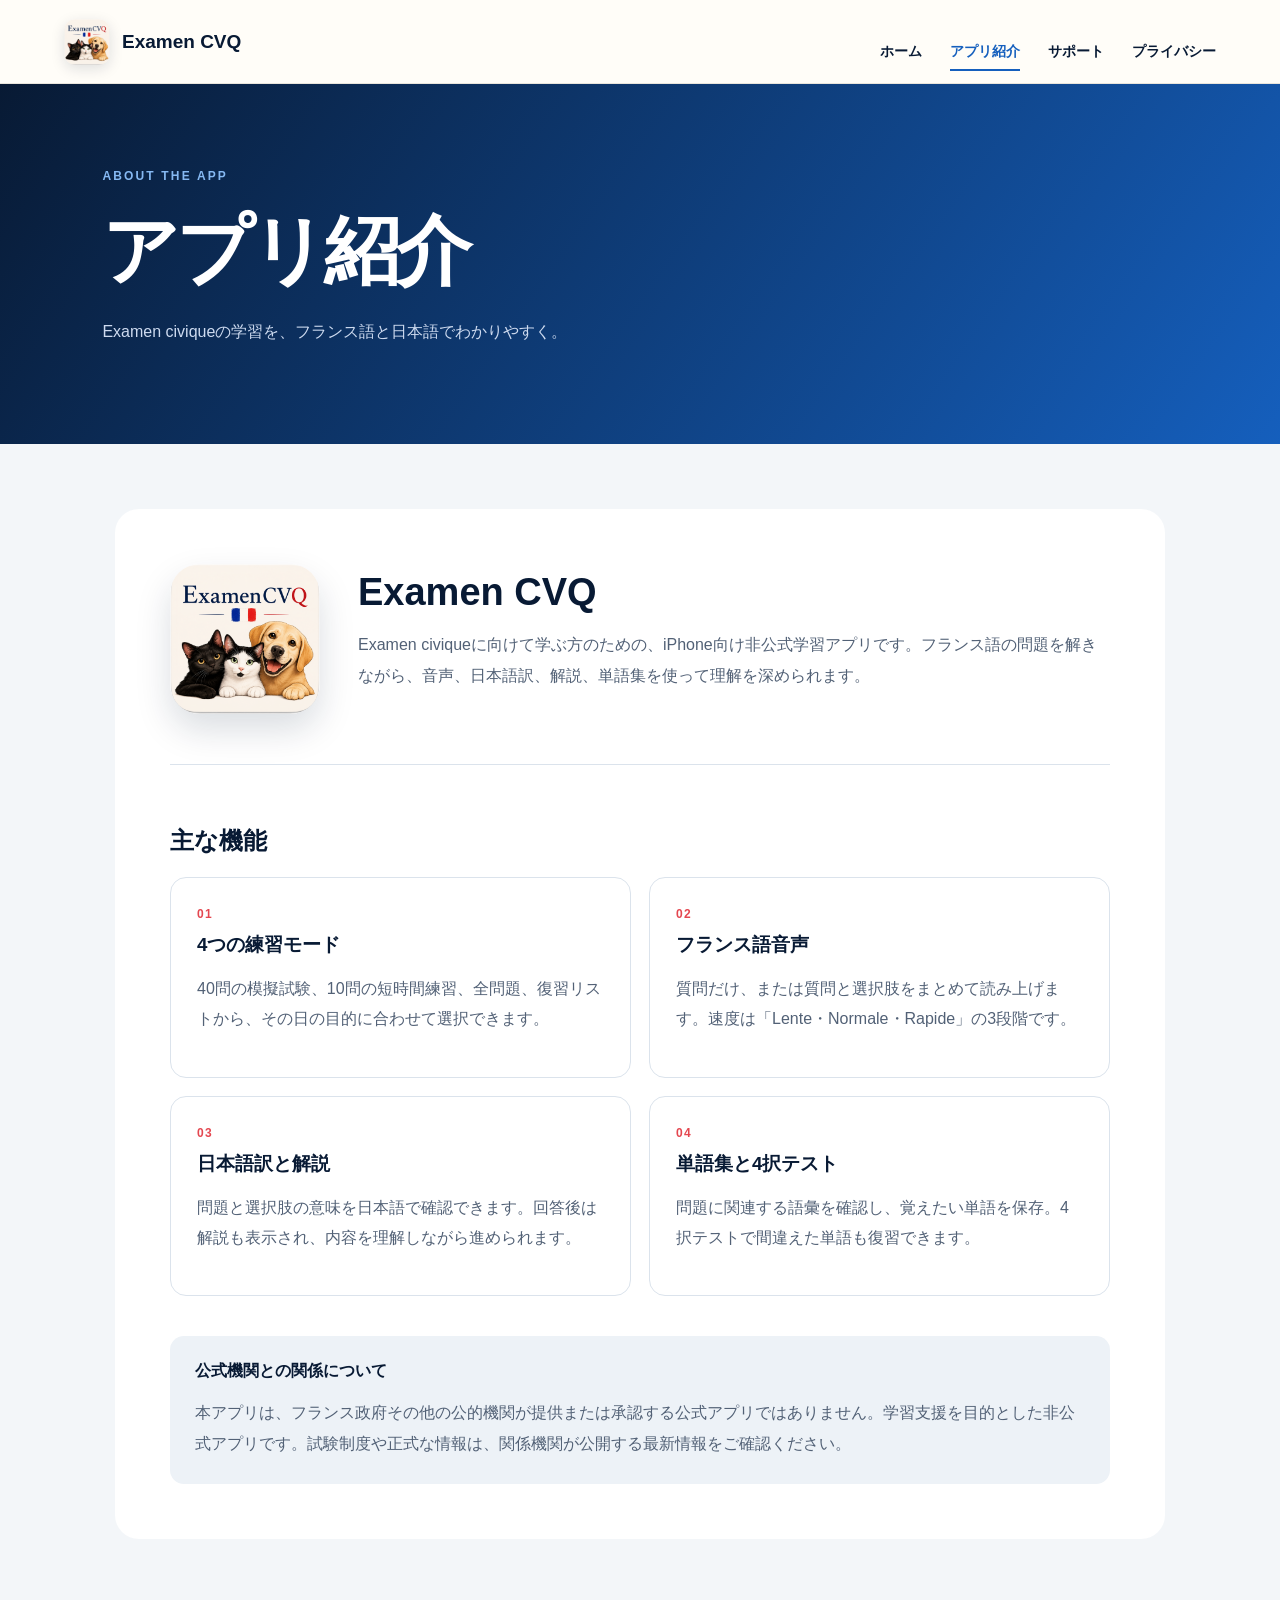
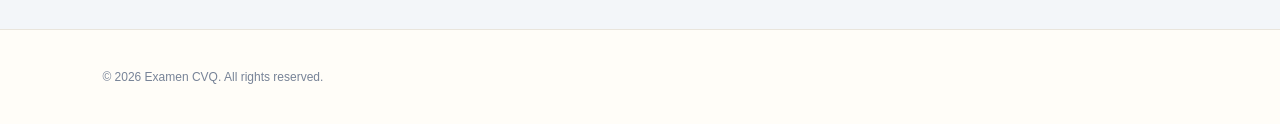
==== about.html @ e910375c "Add files via upload" ====
<!doctype html>
<html lang="ja"><head><meta charset="utf-8"><meta name="viewport" content="width=device-width,initial-scale=1"><title>アプリ紹介｜Examen CVQ</title><meta name="description" content="Examen CVQの機能と学習方法をご紹介します。"><link rel="icon" href="assets/app-icon.png"><link rel="stylesheet" href="style.css"></head>
<body><header><a class="brand" href="index.html"><img src="assets/app-icon.png" alt=""><span>Examen CVQ</span></a><nav aria-label="メインメニュー"><a href="index.html">ホーム</a><a class="active" href="about.html">アプリ紹介</a><a href="support.html">サポート</a><a href="privacy.html">プライバシー</a></nav></header>
<main class="page"><section class="page-title"><p class="eyebrow">ABOUT THE APP</p><h1>アプリ紹介</h1><p>Examen civiqueの学習を、フランス語と日本語でわかりやすく。</p></section><section class="content-card"><div class="about-lead"><img src="assets/app-icon.png" alt="Examen CVQ アプリアイコン"><div><h2>Examen CVQ</h2><p>Examen civiqueに向けて学ぶ方のための、iPhone向け非公式学習アプリです。フランス語の問題を解きながら、音声、日本語訳、解説、単語集を使って理解を深められます。</p></div></div>
<h2>主な機能</h2><div class="detail-grid"><article><b>01</b><h3>4つの練習モード</h3><p>40問の模擬試験、10問の短時間練習、全問題、復習リストから、その日の目的に合わせて選択できます。</p></article><article><b>02</b><h3>フランス語音声</h3><p>質問だけ、または質問と選択肢をまとめて読み上げます。速度は「Lente・Normale・Rapide」の3段階です。</p></article><article><b>03</b><h3>日本語訳と解説</h3><p>問題と選択肢の意味を日本語で確認できます。回答後は解説も表示され、内容を理解しながら進められます。</p></article><article><b>04</b><h3>単語集と4択テスト</h3><p>問題に関連する語彙を確認し、覚えたい単語を保存。4択テストで間違えた単語も復習できます。</p></article></div>
<aside class="notice"><strong>公式機関との関係について</strong><p>本アプリは、フランス政府その他の公的機関が提供または承認する公式アプリではありません。学習支援を目的とした非公式アプリです。試験制度や正式な情報は、関係機関が公開する最新情報をご確認ください。</p></aside></section></main><footer>© 2026 Examen CVQ. All rights reserved.</footer></body></html>
---- style.css ----
:root{--ink:#081a34;--blue:#155fbd;--pale:#edf4fb;--paper:#fbfaf5;--red:#e44750;--line:#dbe3ec;--muted:#526176}*{box-sizing:border-box}html{scroll-behavior:smooth}body{margin:0;color:var(--ink);background:var(--paper);font-family:-apple-system,BlinkMacSystemFont,"Hiragino Sans","Yu Gothic",sans-serif}a{color:inherit;text-decoration:none}header{height:84px;padding:0 max(5vw,24px);display:flex;align-items:center;justify-content:space-between;background:#fffdf8;border-bottom:1px solid #e9e5dc}.brand{display:flex;align-items:center;gap:12px;font-weight:900;font-size:19px}.brand img{width:46px;height:46px;border-radius:12px;box-shadow:0 4px 14px #081a3420}nav{display:flex;gap:28px;font-size:14px;font-weight:750}nav a{padding:30px 0 8px;border-bottom:2px solid transparent}nav a:hover,nav a.active{color:var(--blue);border-color:var(--blue)}.hero{min-height:720px;padding:80px max(8vw,28px);display:grid;grid-template-columns:1fr .8fr;align-items:center;gap:70px;background:linear-gradient(135deg,#edf5fb 0%,#fbfaf5 68%)}.hero-copy{max-width:700px}.eyebrow{margin:0 0 18px;color:var(--blue);font-size:12px;font-weight:900;letter-spacing:.18em}.hero h1{margin:0;font-family:Georgia,"Times New Roman",serif;font-size:clamp(72px,10vw,142px);line-height:.77;letter-spacing:-.075em;color:var(--ink)}.hero h2{margin:50px 0 22px;font-size:clamp(34px,4vw,58px);line-height:1.22;letter-spacing:-.045em;color:var(--blue)}.lead{max-width:630px;color:var(--muted);font-size:17px;line-height:1.95}.buttons{display:flex;gap:12px;margin-top:30px}.button{display:inline-flex;min-height:52px;padding:0 24px;align-items:center;justify-content:center;border:1px solid var(--line);border-radius:13px;background:#fff;font-weight:850;font-size:14px}.button.primary{background:var(--ink);border-color:var(--ink);color:#fff}.unofficial{font-size:12px;color:#8792a1}.phone-wrap{display:grid;place-items:center}.phone{width:286px;padding:9px;border-radius:42px;background:#061020;box-shadow:0 35px 80px #081a3440;transform:rotate(3deg)}.notch{width:96px;height:22px;margin:8px auto -30px;border-radius:20px;background:#030912;position:relative;z-index:3}.appbar{height:86px;padding:45px 13px 12px;display:flex;align-items:center;justify-content:space-between;border-radius:34px 34px 0 0;color:#fff;background:linear-gradient(125deg,#07162f,#155fbd);font-size:8px}.appbar strong{font-size:10px}.progress{height:4px;background:#255a98}.progress i{display:block;width:24%;height:100%;background:#fff}.screen{min-height:430px;padding:20px 14px;border-radius:0 0 34px 34px;background:#f5f7fa}.tag{padding:5px 8px;border-radius:9px;background:#deebfa;color:var(--blue);font-size:7px}.screen h3{font-size:15px;line-height:1.45;margin:17px 0}.choice{display:flex;align-items:center;gap:10px;margin:8px 0;padding:12px;border:1px solid #dce2e8;border-radius:10px;background:#fff;font-size:11px}.choice b{color:var(--blue)}.choice span{flex:1}.choice em{color:var(--blue);font-style:normal}.choice.selected{border:2px solid var(--blue);background:#edf5ff}.screen button{width:100%;border:0;border-radius:9px;background:var(--blue);color:#fff;padding:12px;margin-top:12px;font-weight:850}.screen p{text-align:center;color:var(--blue);font-size:9px}main>section{padding:100px max(8vw,28px)}.intro{max-width:1500px;margin:auto}.intro>h2,.info-section>h2{margin:0 0 55px;font-size:clamp(36px,5vw,62px);line-height:1.25;letter-spacing:-.045em}.feature-grid{display:grid;grid-template-columns:repeat(4,1fr);gap:18px}.feature-grid article{min-height:255px;padding:30px;border:1px solid var(--line);border-radius:22px;background:#fff}.feature-grid article>span{display:grid;place-items:center;width:54px;height:54px;border-radius:15px;background:var(--pale);color:var(--blue);font-weight:900}.feature-grid h3{margin:30px 0 12px}.feature-grid p{color:var(--muted);font-size:14px;line-height:1.8}.info-section{background:#f0f5fa}.link-grid{display:grid;grid-template-columns:1fr 1fr;gap:14px}.link-grid a{padding:25px;border-radius:16px;background:#fff;border:1px solid var(--line)}.link-grid strong,.link-grid span{display:block}.link-grid strong{margin-bottom:8px}.link-grid span{color:var(--muted);font-size:13px}.page{background:#f3f6f9;min-height:calc(100vh - 84px);padding-bottom:90px}.page-title{padding:85px max(8vw,28px);background:linear-gradient(125deg,#081a34,#155fbd);color:#fff}.page-title .eyebrow{color:#86b9f3}.page-title h1{margin:0 0 18px;font-size:clamp(46px,6vw,76px);letter-spacing:-.055em}.page-title>p:last-child{color:#cedbf0}.content-card,.policy{max-width:1050px;margin:65px auto 0;padding:55px;border-radius:24px;background:#fff}.about-lead{display:grid;grid-template-columns:150px 1fr;gap:38px;align-items:center;margin-bottom:60px;padding-bottom:50px;border-bottom:1px solid var(--line)}.about-lead img{width:150px;border-radius:30px;box-shadow:0 16px 35px #081a3425}.about-lead h2{font-size:38px;margin:0 0 10px}.about-lead p,.content-card p,.policy p{color:var(--muted);line-height:1.9}.detail-grid{display:grid;grid-template-columns:1fr 1fr;gap:18px}.detail-grid article{padding:26px;border:1px solid var(--line);border-radius:16px}.detail-grid b{color:var(--red);font-size:12px;letter-spacing:.12em}.detail-grid h3{margin:10px 0}.notice{margin-top:40px;padding:25px;border-radius:14px;background:#edf2f7}.notice p{margin-bottom:0}.support-layout{max-width:1150px;margin:70px auto;padding:0 28px;display:grid;grid-template-columns:1.4fr .8fr;gap:55px}.faq h2{font-size:32px}.faq details{border-top:1px solid #cdd6e0;padding:21px 0}.faq details:last-child{border-bottom:1px solid #cdd6e0}.faq summary{cursor:pointer;list-style:none;display:flex;justify-content:space-between;font-weight:800}.faq summary::-webkit-details-marker{display:none}.faq details[open] summary span{transform:rotate(45deg)}.faq p{color:var(--muted);line-height:1.8}.contact{align-self:start;position:sticky;top:25px;padding:35px;border-radius:20px;background:#fff;box-shadow:0 20px 50px #081a3412}.contact h2{font-size:28px}.contact>p:not(.eyebrow){color:var(--muted);line-height:1.8}.contact .button{width:100%;margin:14px 0}.email{display:block;color:var(--blue);font-size:13px;font-weight:750;overflow-wrap:anywhere}.contact small{display:block;color:#7c889a;margin-top:10px}.specs{max-width:1094px;margin:0 auto!important;padding:30px!important;display:grid;grid-template-columns:repeat(3,1fr);border-radius:18px;background:#e5ecf4}.specs div{padding:8px 25px;border-right:1px solid #c8d3e0}.specs div:last-child{border:0}.specs span,.specs strong{display:block}.specs span{color:#718096;font-size:12px;margin-bottom:6px}.policy-lead{padding-bottom:30px;border-bottom:1px solid var(--line);font-size:20px;font-weight:750}.policy section{padding:20px 0;border-bottom:1px solid var(--line)}.policy h2{font-size:19px}.policy a{color:var(--blue);text-decoration:underline}footer{padding:40px max(8vw,28px);background:#fffdf8;color:#778397;font-size:12px;border-top:1px solid #e9e5dc}
@media(max-width:900px){.hero{grid-template-columns:1fr}.hero h1{font-size:92px}.phone-wrap{padding:40px 0}.feature-grid{grid-template-columns:1fr 1fr}.support-layout{grid-template-columns:1fr}.contact{position:static}.content-card,.policy{margin:40px 22px;padding:32px}.about-lead{grid-template-columns:100px 1fr}.about-lead img{width:100px}.specs{margin-left:28px!important;margin-right:28px!important}}
@media(max-width:620px){header{height:auto;min-height:76px;padding:12px 16px}.brand span{display:none}nav{gap:12px;font-size:11px}nav a{padding:22px 0 7px}.hero{padding:64px 22px}.hero h1{font-size:72px}.hero h2{font-size:37px}.feature-grid,.link-grid,.detail-grid{grid-template-columns:1fr}main>section{padding:75px 22px}.page-title{padding:60px 22px}.content-card,.policy{padding:25px}.about-lead{grid-template-columns:1fr;text-align:center}.about-lead img{margin:auto}.support-layout{padding:0 20px}.specs{grid-template-columns:1fr}.specs div{border-right:0;border-bottom:1px solid #c8d3e0}.specs div:last-child{border:0}.buttons{flex-direction:column}.button{width:100%}}
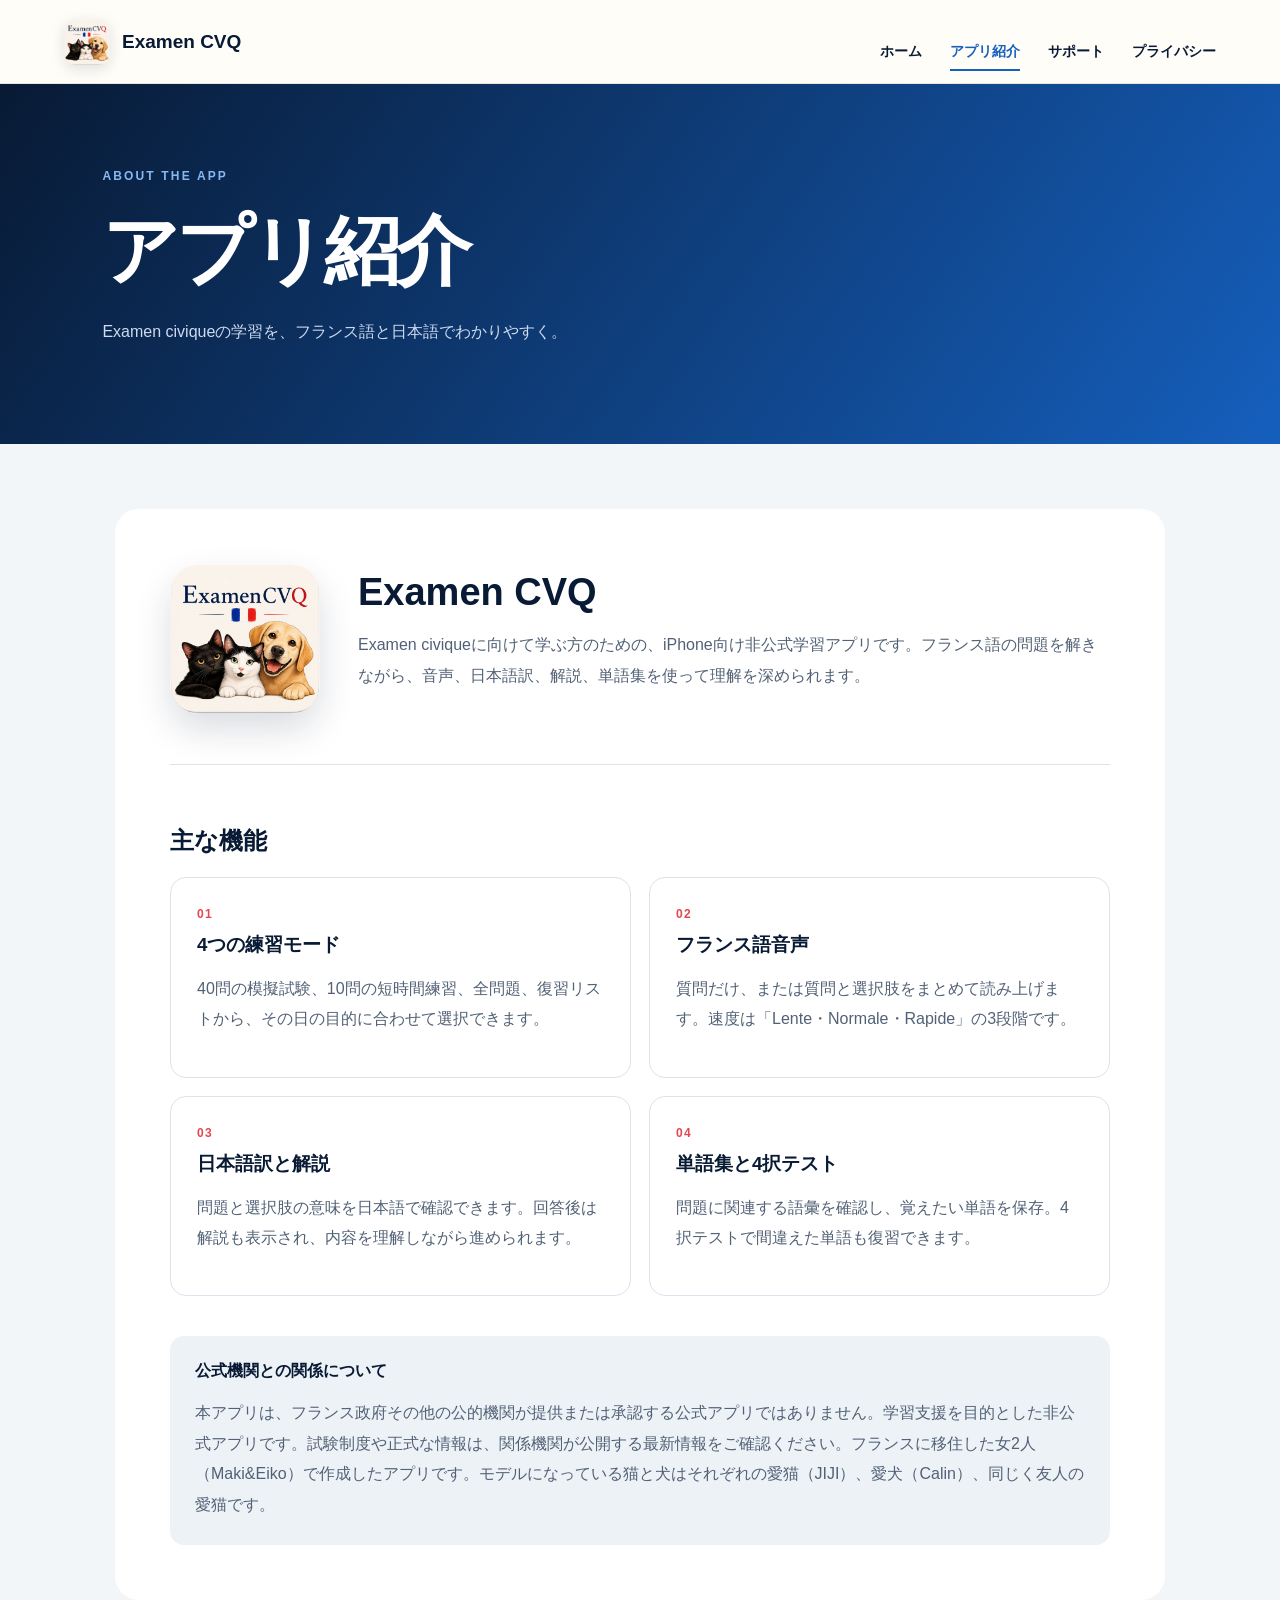
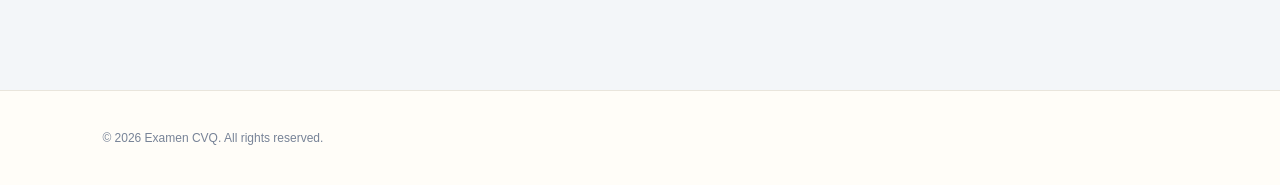
==== commit 05e64184: "Update about.html" ====
--- a/about.html
+++ b/about.html
@@ -3,4 +3,4 @@
 <body><header><a class="brand" href="index.html"><img src="assets/app-icon.png" alt=""><span>Examen CVQ</span></a><nav aria-label="メインメニュー"><a href="index.html">ホーム</a><a class="active" href="about.html">アプリ紹介</a><a href="support.html">サポート</a><a href="privacy.html">プライバシー</a></nav></header>
 <main class="page"><section class="page-title"><p class="eyebrow">ABOUT THE APP</p><h1>アプリ紹介</h1><p>Examen civiqueの学習を、フランス語と日本語でわかりやすく。</p></section><section class="content-card"><div class="about-lead"><img src="assets/app-icon.png" alt="Examen CVQ アプリアイコン"><div><h2>Examen CVQ</h2><p>Examen civiqueに向けて学ぶ方のための、iPhone向け非公式学習アプリです。フランス語の問題を解きながら、音声、日本語訳、解説、単語集を使って理解を深められます。</p></div></div>
 <h2>主な機能</h2><div class="detail-grid"><article><b>01</b><h3>4つの練習モード</h3><p>40問の模擬試験、10問の短時間練習、全問題、復習リストから、その日の目的に合わせて選択できます。</p></article><article><b>02</b><h3>フランス語音声</h3><p>質問だけ、または質問と選択肢をまとめて読み上げます。速度は「Lente・Normale・Rapide」の3段階です。</p></article><article><b>03</b><h3>日本語訳と解説</h3><p>問題と選択肢の意味を日本語で確認できます。回答後は解説も表示され、内容を理解しながら進められます。</p></article><article><b>04</b><h3>単語集と4択テスト</h3><p>問題に関連する語彙を確認し、覚えたい単語を保存。4択テストで間違えた単語も復習できます。</p></article></div>
-<aside class="notice"><strong>公式機関との関係について</strong><p>本アプリは、フランス政府その他の公的機関が提供または承認する公式アプリではありません。学習支援を目的とした非公式アプリです。試験制度や正式な情報は、関係機関が公開する最新情報をご確認ください。</p></aside></section></main><footer>© 2026 Examen CVQ. All rights reserved.</footer></body></html>
+<aside class="notice"><strong>公式機関との関係について</strong><p>本アプリは、フランス政府その他の公的機関が提供または承認する公式アプリではありません。学習支援を目的とした非公式アプリです。試験制度や正式な情報は、関係機関が公開する最新情報をご確認ください。フランスに移住した女2人（Maki&Eiko）で作成したアプリです。モデルになっている猫と犬はそれぞれの愛猫（JIJI）、愛犬（Calin）、同じく友人の愛猫です。</p></aside></section></main><footer>© 2026 Examen CVQ. All rights reserved.</footer></body></html>
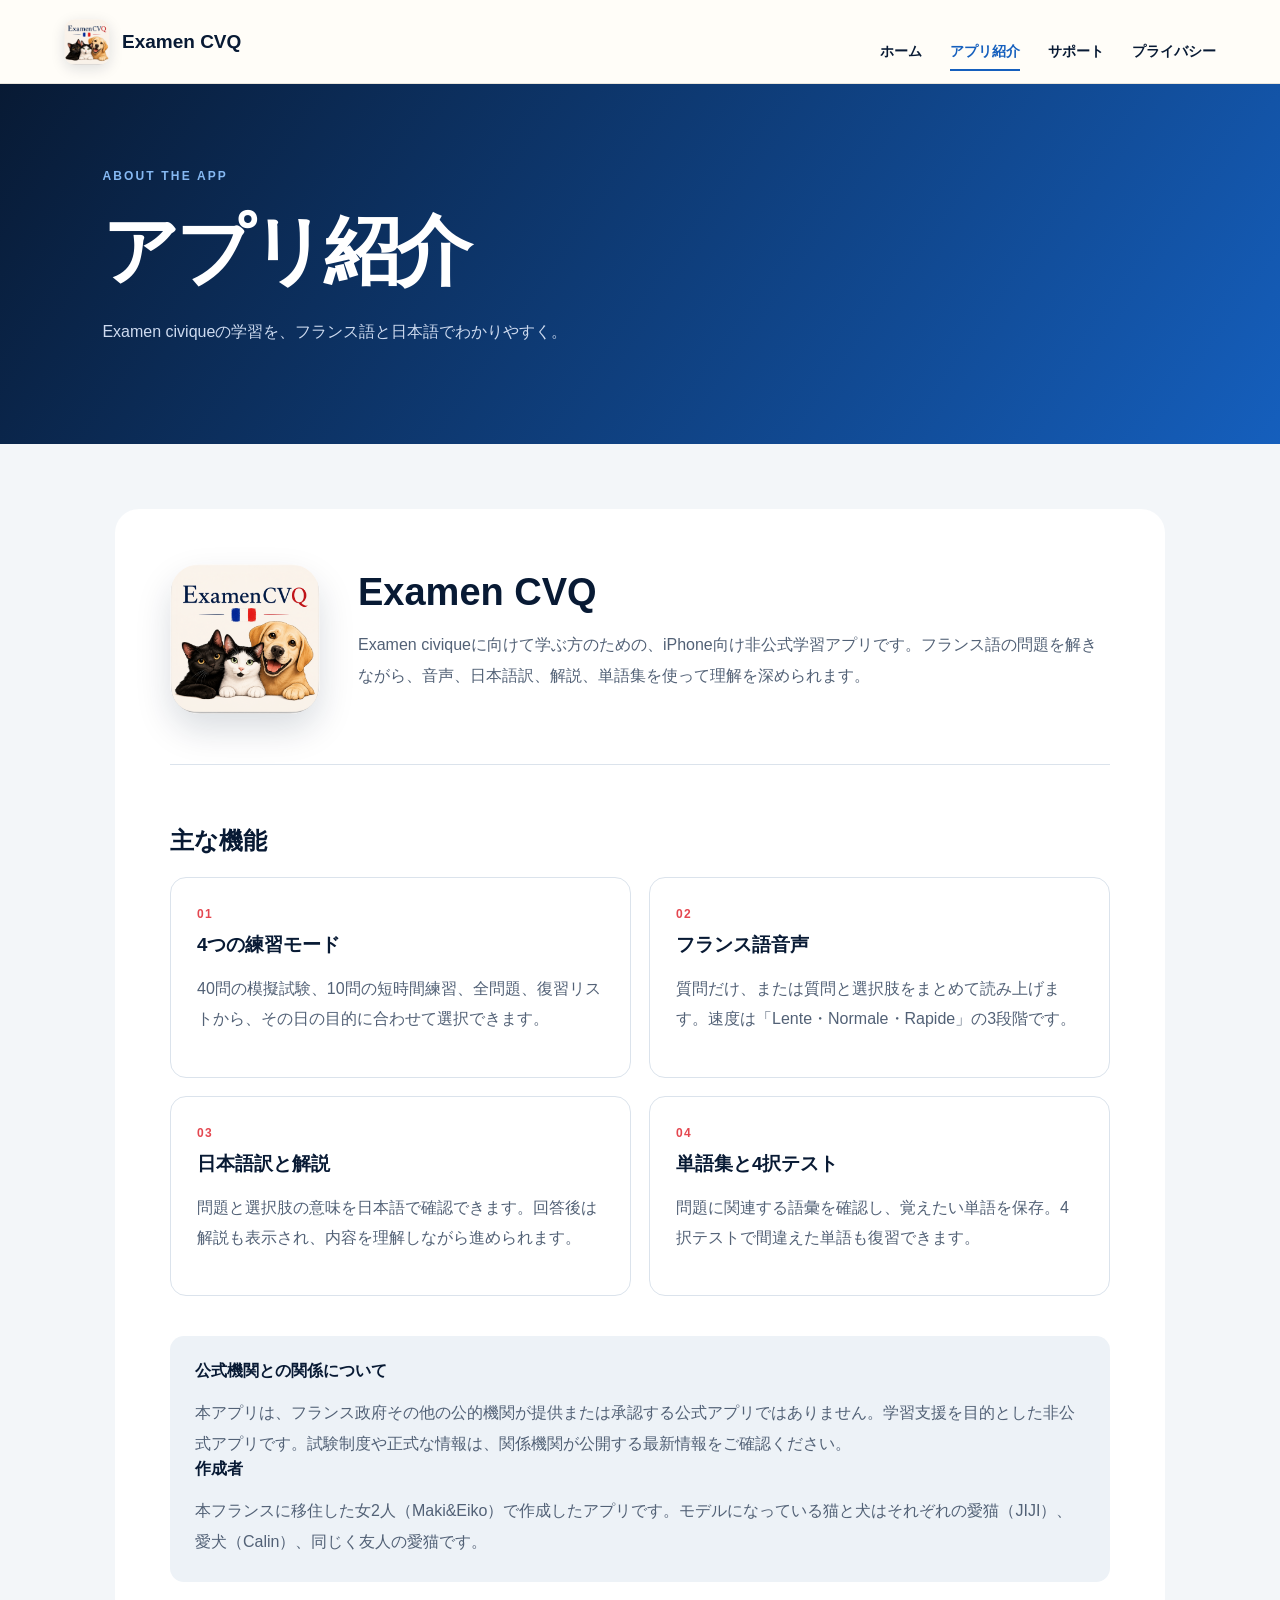
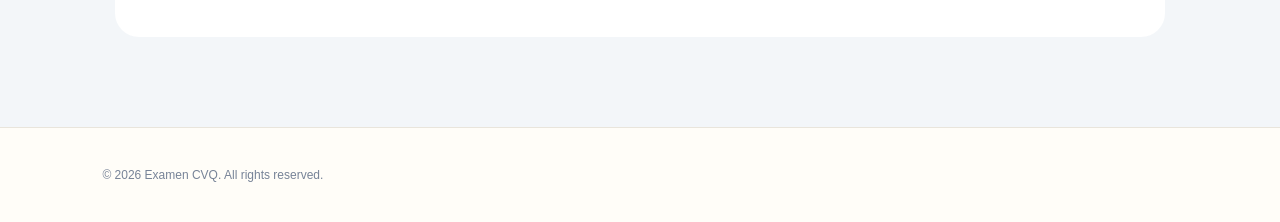
==== commit 234ddcb5: "Update about.html" ====
--- a/about.html
+++ b/about.html
@@ -3,4 +3,4 @@
 <body><header><a class="brand" href="index.html"><img src="assets/app-icon.png" alt=""><span>Examen CVQ</span></a><nav aria-label="メインメニュー"><a href="index.html">ホーム</a><a class="active" href="about.html">アプリ紹介</a><a href="support.html">サポート</a><a href="privacy.html">プライバシー</a></nav></header>
 <main class="page"><section class="page-title"><p class="eyebrow">ABOUT THE APP</p><h1>アプリ紹介</h1><p>Examen civiqueの学習を、フランス語と日本語でわかりやすく。</p></section><section class="content-card"><div class="about-lead"><img src="assets/app-icon.png" alt="Examen CVQ アプリアイコン"><div><h2>Examen CVQ</h2><p>Examen civiqueに向けて学ぶ方のための、iPhone向け非公式学習アプリです。フランス語の問題を解きながら、音声、日本語訳、解説、単語集を使って理解を深められます。</p></div></div>
 <h2>主な機能</h2><div class="detail-grid"><article><b>01</b><h3>4つの練習モード</h3><p>40問の模擬試験、10問の短時間練習、全問題、復習リストから、その日の目的に合わせて選択できます。</p></article><article><b>02</b><h3>フランス語音声</h3><p>質問だけ、または質問と選択肢をまとめて読み上げます。速度は「Lente・Normale・Rapide」の3段階です。</p></article><article><b>03</b><h3>日本語訳と解説</h3><p>問題と選択肢の意味を日本語で確認できます。回答後は解説も表示され、内容を理解しながら進められます。</p></article><article><b>04</b><h3>単語集と4択テスト</h3><p>問題に関連する語彙を確認し、覚えたい単語を保存。4択テストで間違えた単語も復習できます。</p></article></div>
-<aside class="notice"><strong>公式機関との関係について</strong><p>本アプリは、フランス政府その他の公的機関が提供または承認する公式アプリではありません。学習支援を目的とした非公式アプリです。試験制度や正式な情報は、関係機関が公開する最新情報をご確認ください。フランスに移住した女2人（Maki&Eiko）で作成したアプリです。モデルになっている猫と犬はそれぞれの愛猫（JIJI）、愛犬（Calin）、同じく友人の愛猫です。</p></aside></section></main><footer>© 2026 Examen CVQ. All rights reserved.</footer></body></html>
+<aside class="notice"><strong>公式機関との関係について</strong><p>本アプリは、フランス政府その他の公的機関が提供または承認する公式アプリではありません。学習支援を目的とした非公式アプリです。試験制度や正式な情報は、関係機関が公開する最新情報をご確認ください。</p><strong>作成者</strong><p>本フランスに移住した女2人（Maki&Eiko）で作成したアプリです。モデルになっている猫と犬はそれぞれの愛猫（JIJI）、愛犬（Calin）、同じく友人の愛猫です。</p></aside></section></main><footer>© 2026 Examen CVQ. All rights reserved.</footer></body></html>
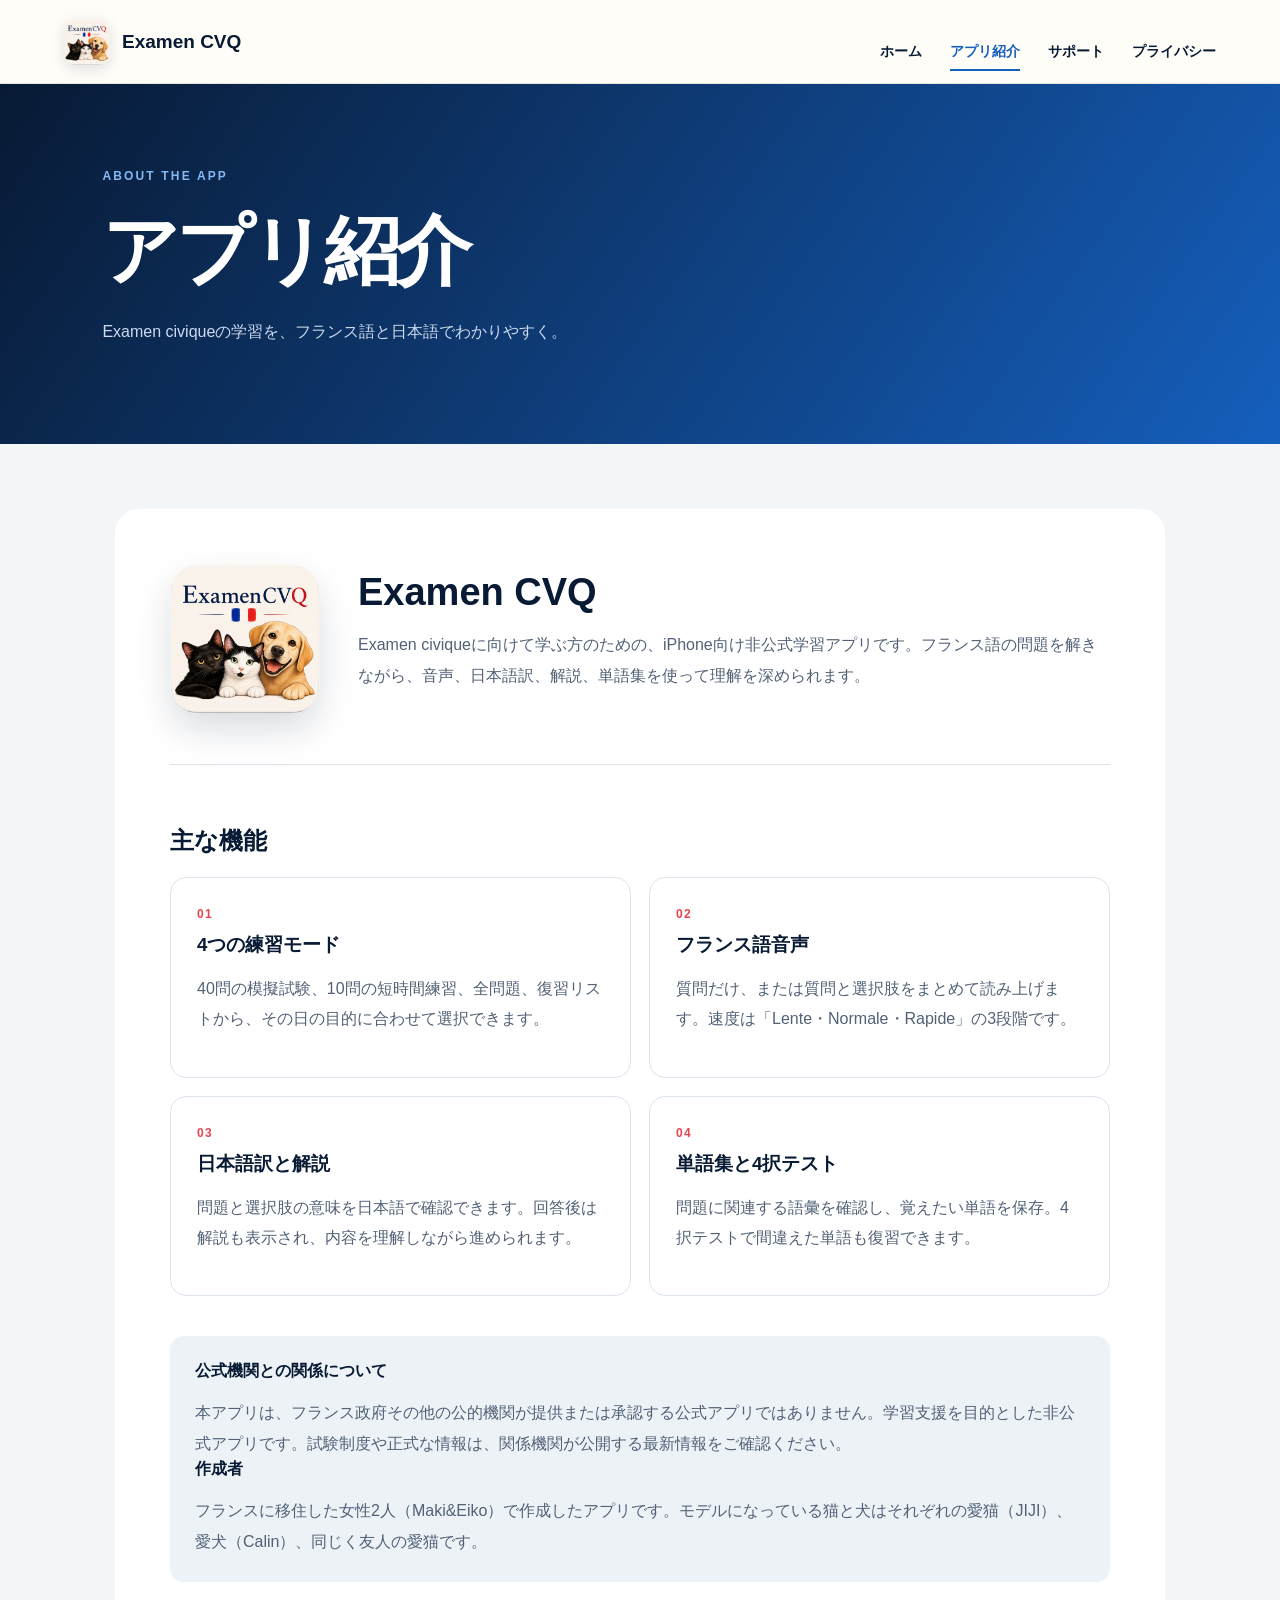
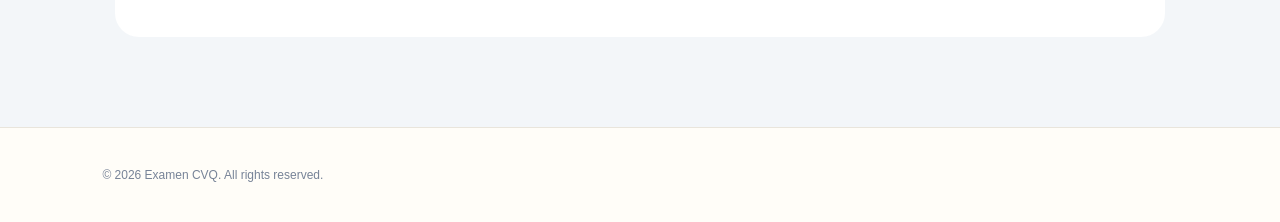
==== commit 39cfe58d: "Update about.html" ====
--- a/about.html
+++ b/about.html
@@ -3,4 +3,4 @@
 <body><header><a class="brand" href="index.html"><img src="assets/app-icon.png" alt=""><span>Examen CVQ</span></a><nav aria-label="メインメニュー"><a href="index.html">ホーム</a><a class="active" href="about.html">アプリ紹介</a><a href="support.html">サポート</a><a href="privacy.html">プライバシー</a></nav></header>
 <main class="page"><section class="page-title"><p class="eyebrow">ABOUT THE APP</p><h1>アプリ紹介</h1><p>Examen civiqueの学習を、フランス語と日本語でわかりやすく。</p></section><section class="content-card"><div class="about-lead"><img src="assets/app-icon.png" alt="Examen CVQ アプリアイコン"><div><h2>Examen CVQ</h2><p>Examen civiqueに向けて学ぶ方のための、iPhone向け非公式学習アプリです。フランス語の問題を解きながら、音声、日本語訳、解説、単語集を使って理解を深められます。</p></div></div>
 <h2>主な機能</h2><div class="detail-grid"><article><b>01</b><h3>4つの練習モード</h3><p>40問の模擬試験、10問の短時間練習、全問題、復習リストから、その日の目的に合わせて選択できます。</p></article><article><b>02</b><h3>フランス語音声</h3><p>質問だけ、または質問と選択肢をまとめて読み上げます。速度は「Lente・Normale・Rapide」の3段階です。</p></article><article><b>03</b><h3>日本語訳と解説</h3><p>問題と選択肢の意味を日本語で確認できます。回答後は解説も表示され、内容を理解しながら進められます。</p></article><article><b>04</b><h3>単語集と4択テスト</h3><p>問題に関連する語彙を確認し、覚えたい単語を保存。4択テストで間違えた単語も復習できます。</p></article></div>
-<aside class="notice"><strong>公式機関との関係について</strong><p>本アプリは、フランス政府その他の公的機関が提供または承認する公式アプリではありません。学習支援を目的とした非公式アプリです。試験制度や正式な情報は、関係機関が公開する最新情報をご確認ください。</p><strong>作成者</strong><p>本フランスに移住した女2人（Maki&Eiko）で作成したアプリです。モデルになっている猫と犬はそれぞれの愛猫（JIJI）、愛犬（Calin）、同じく友人の愛猫です。</p></aside></section></main><footer>© 2026 Examen CVQ. All rights reserved.</footer></body></html>
+<aside class="notice"><strong>公式機関との関係について</strong><p>本アプリは、フランス政府その他の公的機関が提供または承認する公式アプリではありません。学習支援を目的とした非公式アプリです。試験制度や正式な情報は、関係機関が公開する最新情報をご確認ください。</p><strong>作成者</strong><p>フランスに移住した女性2人（Maki&Eiko）で作成したアプリです。モデルになっている猫と犬はそれぞれの愛猫（JIJI）、愛犬（Calin）、同じく友人の愛猫です。</p></aside></section></main><footer>© 2026 Examen CVQ. All rights reserved.</footer></body></html>
